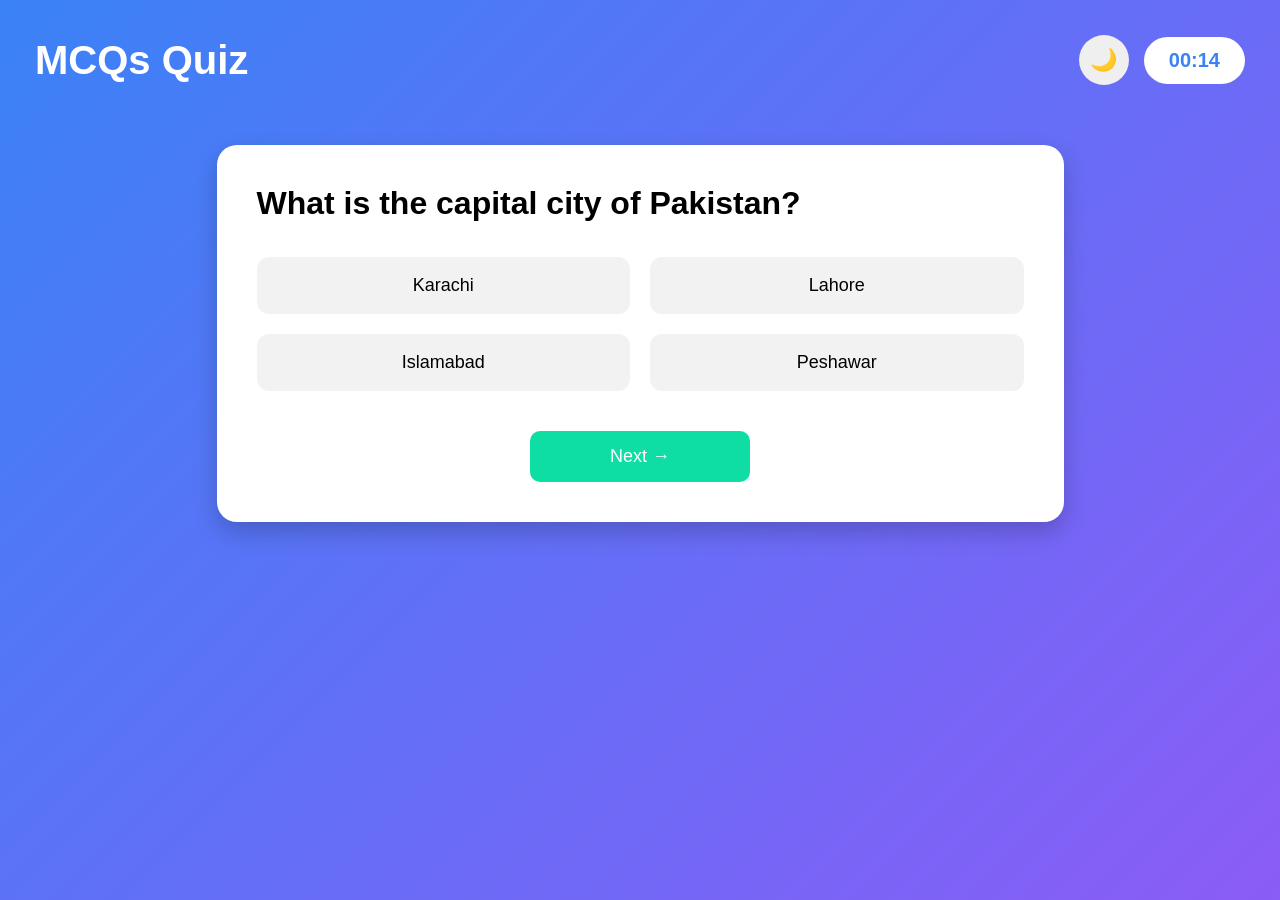
==== index.html @ d1bff864 "first commit" ====
<!DOCTYPE html>
<html lang="en">
<head>
    <meta charset="UTF-8">
    <meta name="viewport" content="width=device-width, initial-scale=1.0">
    <title>MCQ Quiz App</title>

    <link rel="stylesheet" href="style.css">
</head>
<body>

<div class="container">

    <div class="top-bar">

        <h1>MCQs Quiz</h1>

        <div class="right">

            <button id="themeBtn">🌙</button>

            <div id="timer">
                00:15
            </div>

        </div>

    </div>


    <div class="quiz-box">

        <h2 id="question">
            What does HTML stand for?
        </h2>

        <div class="options">

            <button class="option">Option 1</button>
            <button class="option">Option 2</button>
            <button class="option">Option 3</button>
            <button class="option">Option 4</button>

        </div>

        <button id="nextBtn">
            Next →
        </button>

    </div>

</div>

<script src="app.js"></script>

</body>
</html>
---- style.css ----
*{
    margin:0;
    padding:0;
    box-sizing:border-box;
    font-family:Arial, Helvetica, sans-serif;
}

body{

    background:linear-gradient(135deg,#3b82f6,#8b5cf6);
    min-height:100vh;

}

/* ===================== */

.container{

    width:100%;
    padding:35px;

}

/* ===================== */

.top-bar{

    display:flex;
    justify-content:space-between;
    align-items:center;

}

.top-bar h1{

    color:white;
    font-size:40px;

}

.right{

    display:flex;
    align-items:center;
    gap:15px;

}

#timer{

    background:white;
    color:#3b82f6;
    padding:12px 25px;
    border-radius:30px;
    font-size:20px;
    font-weight:bold;

}

#themeBtn{

    width:50px;
    height:50px;
    border:none;
    border-radius:50%;
    cursor:pointer;
    font-size:22px;

}

/* ===================== */

.quiz-box{

    width:70%;
    margin:60px auto;
    background:white;
    border-radius:20px;
    padding:40px;
    box-shadow:0 10px 25px rgba(0,0,0,.2);

}

#question{

    font-size:32px;
    margin-bottom:35px;

}

/* ===================== */

.options{

    display:grid;
    grid-template-columns:1fr 1fr;
    gap:20px;

}

.option{

    padding:18px;
    border:none;
    border-radius:12px;
    background:#f2f2f2;
    cursor:pointer;
    font-size:18px;
    transition:.3s;

}

.option:hover{

    background:#3b82f6;
    color:white;

}

.selected{

    background:#22c55e;
    color:white;

}

/* ===================== */

#nextBtn{

    display:block;
    width:220px;
    margin:40px auto 0;
    padding:15px;
    border:none;
    border-radius:10px;
    background:#0edea3;
    color:white;
    cursor:pointer;
    font-size:18px;
    transition:.3s;

}

#nextBtn:hover{

    background:#27b089;

}
/* ===================== */

.dark{

    background:#111827;

}

.dark .quiz-box{

    background:#1f2937;
    color:white;

}

.dark .option{

    background:#374151;
    color:white;

}

.dark .option:hover{

    background:#2563eb;

}

.dark #timer{

    background:#374151;
    color:white;

}
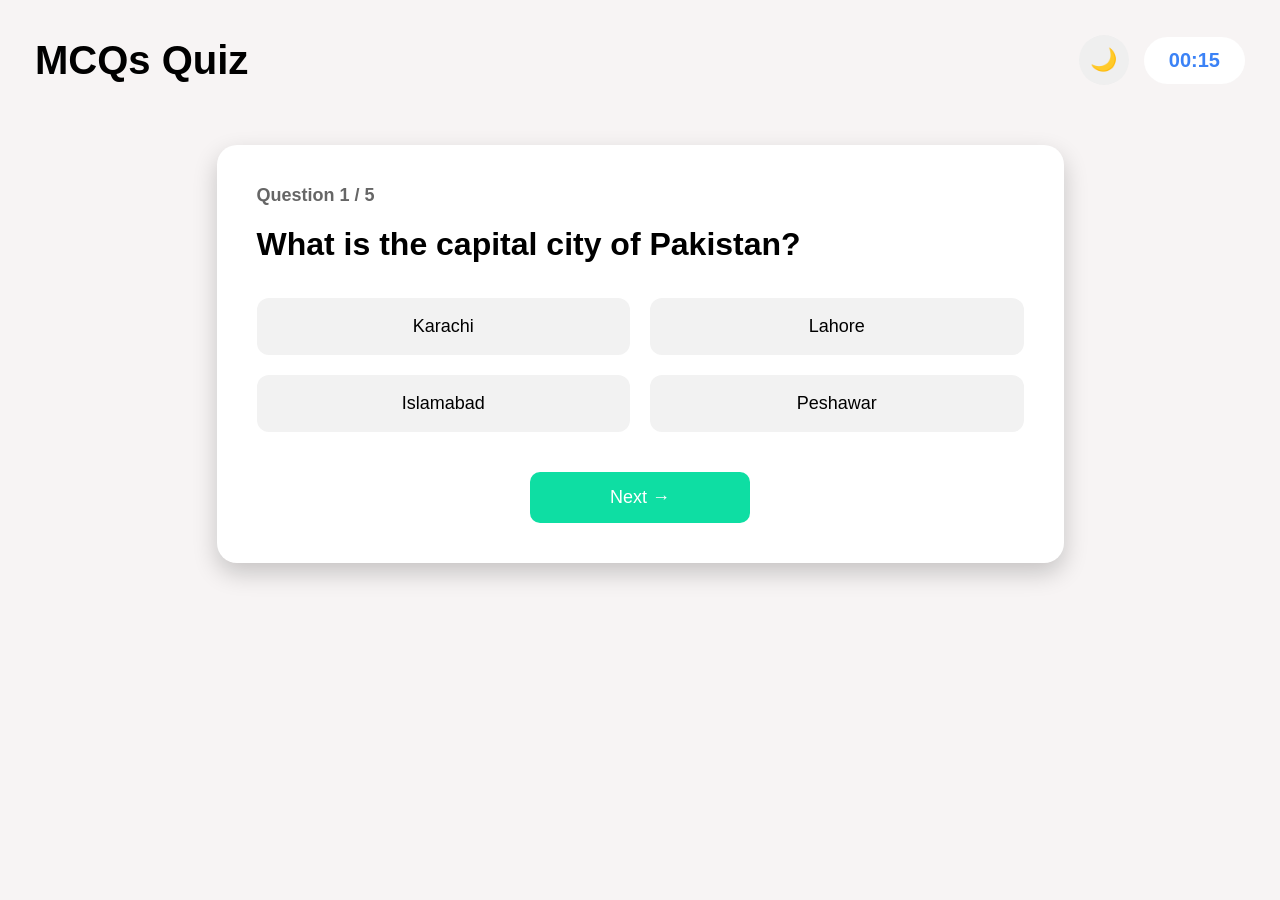
==== commit fdd952ab: "half work completed" ====
--- a/index.html
+++ b/index.html
@@ -1,57 +1,37 @@
-<!DOCTYPE html>
+<!doctype html>
 <html lang="en">
-<head>
-    <meta charset="UTF-8">
-    <meta name="viewport" content="width=device-width, initial-scale=1.0">
+  <head>
+    <meta charset="UTF-8" />
+    <meta name="viewport" content="width=device-width, initial-scale=1.0" />
     <title>MCQ Quiz App</title>
 
-    <link rel="stylesheet" href="style.css">
-</head>
-<body>
+    <link rel="stylesheet" href="style.css" />
+  </head>
+  <body>
+    <div class="container">
+      <div class="top-bar">
+        <h1>MCQs Quiz</h1>
+        <div class="right">
+          <button id="themeBtn">🌙</button>
+          <div id="timer">00:15</div>
+        </div>
+      </div>
 
-<div class="container">
-
-    <div class="top-bar">
-
-        <h1>MCQs Quiz</h1>
-
-        <div class="right">
-
-            <button id="themeBtn">🌙</button>
-
-            <div id="timer">
-                00:15
-            </div>
-
+      <div class="quiz-box">
+        <div id="questionCount"></div>
+        <h2 id="question">
+          <!-- What does HTML stand for? -->
+        </h2>
+        <div class="options" id="choices">
+          <!-- <button class="option">Option 1</button>
+            <button class="option">Option 2</button>
+            <button class="option">Option 3</button>
+            <button class="option">Option 4</button> -->
         </div>
-
+        <button id="nextBtn" onclick="next()">Next →</button>
+      </div>
     </div>
 
-
-    <div class="quiz-box">
-
-        <h2 id="question">
-            What does HTML stand for?
-        </h2>
-
-        <div class="options">
-
-            <button class="option">Option 1</button>
-            <button class="option">Option 2</button>
-            <button class="option">Option 3</button>
-            <button class="option">Option 4</button>
-
-        </div>
-
-        <button id="nextBtn">
-            Next →
-        </button>
-
-    </div>
-
-</div>
-
-<script src="app.js"></script>
-
-</body>
-</html>+    <script src="app.js"></script>
+  </body>
+</html>
--- a/style.css
+++ b/style.css
@@ -1,183 +1,153 @@
-*{
-    margin:0;
-    padding:0;
-    box-sizing:border-box;
-    font-family:Arial, Helvetica, sans-serif;
+* {
+  margin: 0;
+  padding: 0;
+  box-sizing: border-box;
+  font-family: Arial, Helvetica, sans-serif;
 }
 
-body{
-
-    background:linear-gradient(135deg,#3b82f6,#8b5cf6);
-    min-height:100vh;
-
+body {
+  /* background: linear-gradient(135deg, #3b82f6, #8b5cf6); */
+  background: rgb(247, 244, 244);
+  min-height: 100vh;
+  color: #000;
 }
 
 /* ===================== */
 
-.container{
-
-    width:100%;
-    padding:35px;
-
+.container {
+  width: 100%;
+  padding: 35px;
 }
 
 /* ===================== */
 
-.top-bar{
-
-    display:flex;
-    justify-content:space-between;
-    align-items:center;
-
+.top-bar {
+  display: flex;
+  justify-content: space-between;
+  align-items: center;
 }
 
-.top-bar h1{
-
-    color:white;
-    font-size:40px;
-
+.top-bar h1 {
+  color: #000;
+  font-size: 40px;
 }
 
-.right{
-
-    display:flex;
-    align-items:center;
-    gap:15px;
-
+.right {
+  display: flex;
+  align-items: center;
+  gap: 15px;
 }
 
-#timer{
-
-    background:white;
-    color:#3b82f6;
-    padding:12px 25px;
-    border-radius:30px;
-    font-size:20px;
-    font-weight:bold;
-
+#timer {
+  background: white;
+  color: #3b82f6;
+  padding: 12px 25px;
+  border-radius: 30px;
+  font-size: 20px;
+  font-weight: bold;
 }
 
-#themeBtn{
-
-    width:50px;
-    height:50px;
-    border:none;
-    border-radius:50%;
-    cursor:pointer;
-    font-size:22px;
-
+#themeBtn {
+  width: 50px;
+  height: 50px;
+  border: none;
+  border-radius: 50%;
+  cursor: pointer;
+  font-size: 22px;
 }
 
 /* ===================== */
 
-.quiz-box{
-
-    width:70%;
-    margin:60px auto;
-    background:white;
-    border-radius:20px;
-    padding:40px;
-    box-shadow:0 10px 25px rgba(0,0,0,.2);
-
+.quiz-box {
+  width: 70%;
+  margin: 60px auto;
+  background: white;
+  border-radius: 20px;
+  padding: 40px;
+  box-shadow: 0 10px 25px rgba(0, 0, 0, 0.2);
 }
 
-#question{
+#questionCount {
+    font-size: 18px;
+    font-weight: bold;
+    color: #666;
+    margin-bottom: 20px;
+    text-align: left;
+}
 
-    font-size:32px;
-    margin-bottom:35px;
-
+#question {
+  font-size: 32px;
+  margin-bottom: 35px;
 }
 
 /* ===================== */
 
-.options{
-
-    display:grid;
-    grid-template-columns:1fr 1fr;
-    gap:20px;
-
+.options {
+  display: grid;
+  grid-template-columns: 1fr 1fr;
+  gap: 20px;
 }
 
-.option{
-
-    padding:18px;
-    border:none;
-    border-radius:12px;
-    background:#f2f2f2;
-    cursor:pointer;
-    font-size:18px;
-    transition:.3s;
-
+.option {
+  padding: 18px;
+  border: none;
+  border-radius: 12px;
+  background: #f2f2f2;
+  cursor: pointer;
+  font-size: 18px;
+  transition: 0.3s;
 }
 
-.option:hover{
-
-    background:#3b82f6;
-    color:white;
-
+.option:hover {
+  background: #3b82f6;
+  color: white;
 }
 
-.selected{
-
-    background:#22c55e;
-    color:white;
-
+.selected {
+  background: #22c55e;
+  color: white;
 }
 
 /* ===================== */
 
-#nextBtn{
-
-    display:block;
-    width:220px;
-    margin:40px auto 0;
-    padding:15px;
-    border:none;
-    border-radius:10px;
-    background:#0edea3;
-    color:white;
-    cursor:pointer;
-    font-size:18px;
-    transition:.3s;
-
+#nextBtn {
+  display: block;
+  width: 220px;
+  margin: 40px auto 0;
+  padding: 15px;
+  border: none;
+  border-radius: 10px;
+  background: #0edea3;
+  color: white;
+  cursor: pointer;
+  font-size: 18px;
+  transition: 0.3s;
 }
 
-#nextBtn:hover{
-
-    background:#27b089;
-
+#nextBtn:hover {
+  background: #27b089;
 }
 /* ===================== */
 
-.dark{
-
-    background:#111827;
-
+.dark {
+  background: #111827;
 }
 
-.dark .quiz-box{
-
-    background:#1f2937;
-    color:white;
-
+.dark .quiz-box {
+  background: #1f2937;
+  color: white;
 }
 
-.dark .option{
-
-    background:#374151;
-    color:white;
-
+.dark .option {
+  background: #374151;
+  color: white;
 }
 
-.dark .option:hover{
-
-    background:#2563eb;
-
+.dark .option:hover {
+  background: #2563eb;
 }
 
-.dark #timer{
-
-    background:#374151;
-    color:white;
-
-}+.dark #timer {
+  background: #374151;
+  color: white;
+}
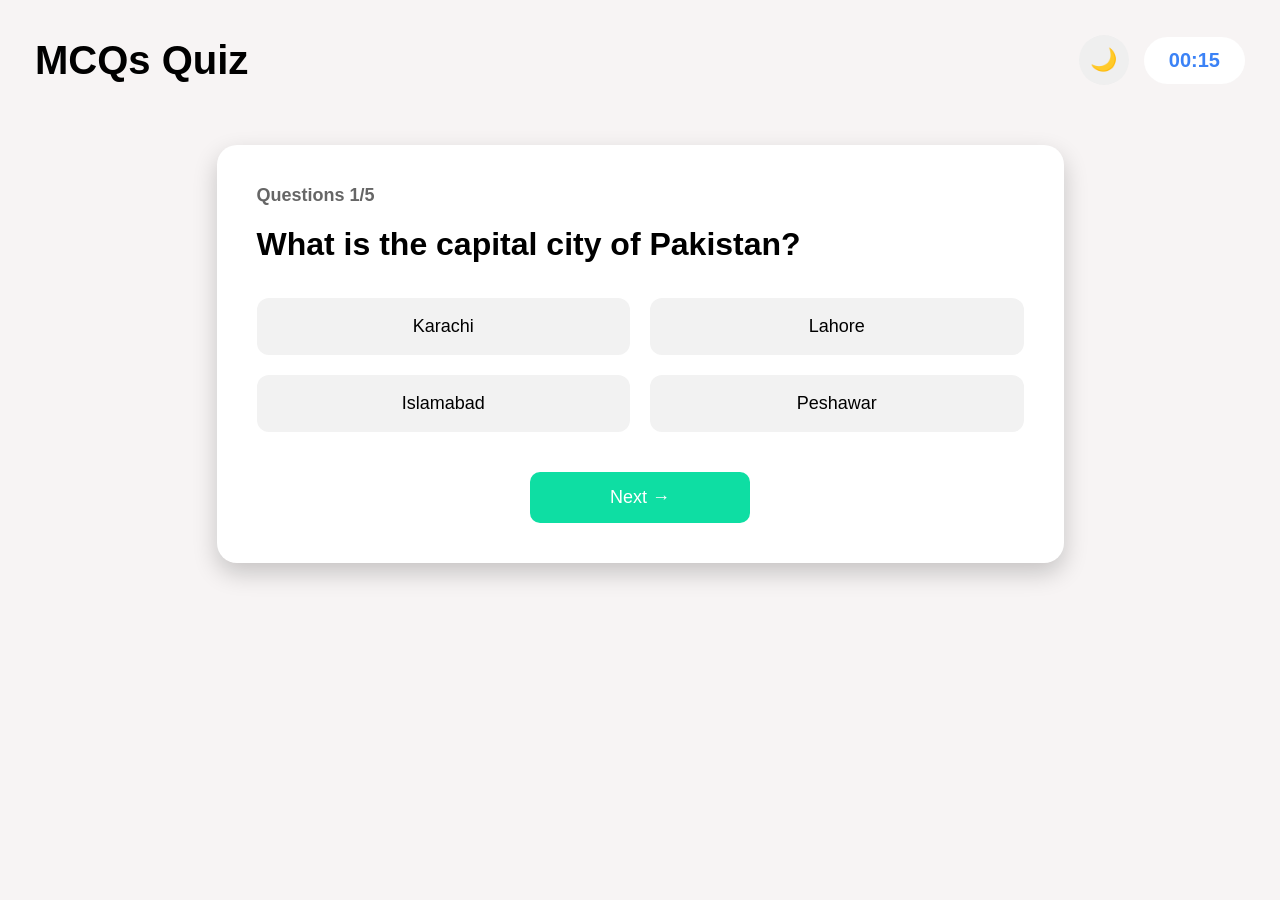
==== commit a55aca75: "Enhance quiz functionality and improve user interaction" ====
--- a/index.html
+++ b/index.html
@@ -4,7 +4,6 @@
     <meta charset="UTF-8" />
     <meta name="viewport" content="width=device-width, initial-scale=1.0" />
     <title>MCQ Quiz App</title>
-
     <link rel="stylesheet" href="style.css" />
   </head>
   <body>
@@ -27,6 +26,7 @@
             <button class="option">Option 2</button>
             <button class="option">Option 3</button>
             <button class="option">Option 4</button> -->
+          
         </div>
         <button id="nextBtn" onclick="next()">Next →</button>
       </div>
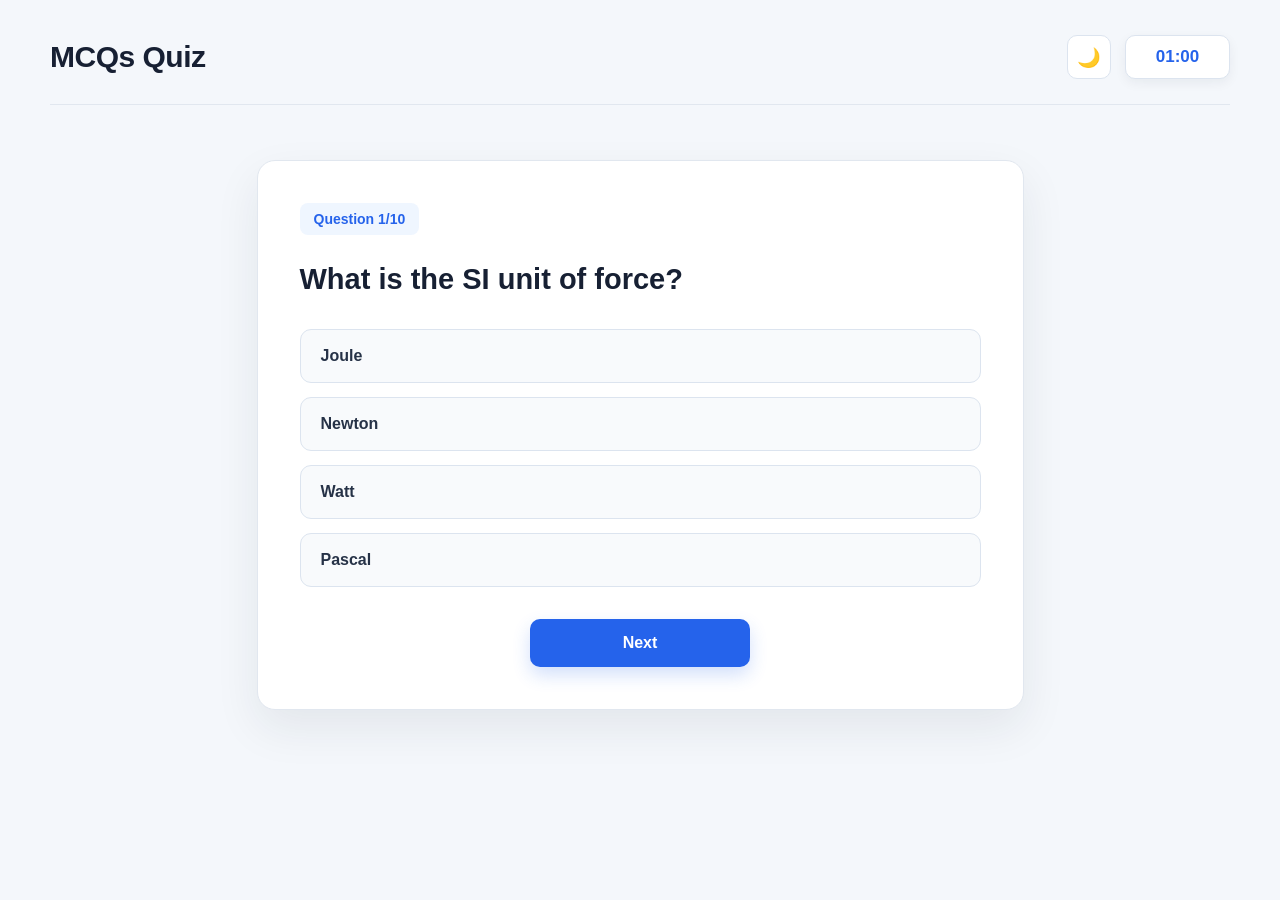
==== commit 62aabe58: "half completed the app" ====
--- a/index.html
+++ b/index.html
@@ -3,35 +3,43 @@
   <head>
     <meta charset="UTF-8" />
     <meta name="viewport" content="width=device-width, initial-scale=1.0" />
+
     <title>MCQ Quiz App</title>
+
     <link rel="stylesheet" href="style.css" />
   </head>
+
   <body>
     <div class="container">
+      <!-- ================= TOP BAR ================= -->
       <div class="top-bar">
         <h1>MCQs Quiz</h1>
+
         <div class="right">
+          <!-- Theme Change Button -->
           <button id="themeBtn">🌙</button>
-          <div id="timer">00:15</div>
+
+          <!-- Quiz Timer -->
+          <div id="timer">01:00</div>
         </div>
       </div>
 
+      <!-- ================= QUIZ BOX ================= -->
       <div class="quiz-box">
+        <!-- Question Counter -->
         <div id="questionCount"></div>
-        <h2 id="question">
-          <!-- What does HTML stand for? -->
-        </h2>
-        <div class="options" id="choices">
-          <!-- <button class="option">Option 1</button>
-            <button class="option">Option 2</button>
-            <button class="option">Option 3</button>
-            <button class="option">Option 4</button> -->
-          
-        </div>
-        <button id="nextBtn" onclick="next()">Next →</button>
+
+        <!-- Question -->
+        <h2 id="question"></h2>
+
+        <!-- Options will be created using JavaScript -->
+        <div class="options" id="options"></div>
+        <!-- Next Button -->
+        <button id="nextBtn" onclick="next()">Next</button>
       </div>
     </div>
 
+    <!-- JavaScript File -->
     <script src="app.js"></script>
   </body>
 </html>
--- a/style.css
+++ b/style.css
@@ -1,153 +1,900 @@
+/* =====================================================
+   GLOBAL RESET
+===================================================== */
+
 * {
   margin: 0;
   padding: 0;
   box-sizing: border-box;
-  font-family: Arial, Helvetica, sans-serif;
+  font-family: "Inter", "Segoe UI", Arial, Helvetica, sans-serif;
 }
 
 body {
-  /* background: linear-gradient(135deg, #3b82f6, #8b5cf6); */
-  background: rgb(247, 244, 244);
   min-height: 100vh;
-  color: #000;
-}
-
-/* ===================== */
+  background: #f4f7fb;
+  color: #172033;
+}
+
+
+/* =====================================================
+   QUIZ PAGE
+===================================================== */
 
 .container {
   width: 100%;
-  padding: 35px;
-}
-
-/* ===================== */
+  min-height: 100vh;
+  padding: 35px 50px;
+}
+
+
+/* =====================================================
+   TOP BAR
+===================================================== */
 
 .top-bar {
   display: flex;
   justify-content: space-between;
   align-items: center;
+  padding-bottom: 25px;
+  border-bottom: 1px solid #e1e7ef;
 }
 
 .top-bar h1 {
-  color: #000;
-  font-size: 40px;
-}
+  color: #172033;
+  font-size: 30px;
+  font-weight: 750;
+  letter-spacing: -0.5px;
+}
+
+
+/* =====================================================
+   RIGHT SIDE
+===================================================== */
 
 .right {
   display: flex;
   align-items: center;
-  gap: 15px;
-}
+  gap: 14px;
+}
+
+
+/* =====================================================
+   TIMER
+===================================================== */
 
 #timer {
-  background: white;
-  color: #3b82f6;
-  padding: 12px 25px;
-  border-radius: 30px;
-  font-size: 20px;
-  font-weight: bold;
-}
+  min-width: 105px;
+  text-align: center;
+
+  background: #ffffff;
+  color: #2563eb;
+
+  padding: 11px 18px;
+
+  border: 1px solid #dce4ef;
+  border-radius: 10px;
+
+  font-size: 17px;
+  font-weight: 700;
+
+  box-shadow: 0 4px 12px rgba(23, 32, 51, 0.06);
+}
+
+
+/* =====================================================
+   THEME BUTTON
+===================================================== */
 
 #themeBtn {
-  width: 50px;
-  height: 50px;
-  border: none;
-  border-radius: 50%;
+  width: 44px;
+  height: 44px;
+
+  border: 1px solid #dce4ef;
+  border-radius: 10px;
+
+  background: #ffffff;
+  color: #172033;
+
   cursor: pointer;
-  font-size: 22px;
-}
-
-/* ===================== */
+  font-size: 19px;
+
+  transition: all 0.25s ease;
+}
+
+#themeBtn:hover {
+  background: #2563eb;
+  color: #ffffff;
+  border-color: #2563eb;
+
+  transform: translateY(-2px);
+}
+
+
+/* =====================================================
+   QUIZ BOX
+===================================================== */
 
 .quiz-box {
-  width: 70%;
-  margin: 60px auto;
-  background: white;
-  border-radius: 20px;
-  padding: 40px;
-  box-shadow: 0 10px 25px rgba(0, 0, 0, 0.2);
-}
+  width: 65%;
+  max-width: 850px;
+
+  margin: 55px auto;
+
+  background: #ffffff;
+
+  border: 1px solid #e1e7ef;
+  border-radius: 18px;
+
+  padding: 42px;
+
+  box-shadow: 0 18px 45px rgba(23, 32, 51, 0.08);
+}
+
+
+/* =====================================================
+   QUESTION COUNTER
+===================================================== */
 
 #questionCount {
-    font-size: 18px;
-    font-weight: bold;
-    color: #666;
-    margin-bottom: 20px;
-    text-align: left;
-}
+  display: inline-block;
+
+  font-size: 14px;
+  font-weight: 700;
+
+  color: #2563eb;
+
+  background: #eff6ff;
+
+  padding: 8px 14px;
+
+  border-radius: 8px;
+
+  margin-bottom: 25px;
+}
+
+
+/* =====================================================
+   QUESTION
+===================================================== */
 
 #question {
-  font-size: 32px;
-  margin-bottom: 35px;
-}
-
-/* ===================== */
+  font-size: 29px;
+  line-height: 1.35;
+
+  font-weight: 700;
+
+  color: #172033;
+
+  margin-bottom: 30px;
+}
+
+
+/* =====================================================
+   OPTIONS
+===================================================== */
 
 .options {
-  display: grid;
-  grid-template-columns: 1fr 1fr;
-  gap: 20px;
-}
+  display: flex;
+  flex-direction: column;
+
+  gap: 14px;
+}
+
+
+/* =====================================================
+   EACH OPTION
+===================================================== */
 
 .option {
-  padding: 18px;
-  border: none;
-  border-radius: 12px;
-  background: #f2f2f2;
+  width: 100%;
+
+  padding: 17px 20px;
+
+  border: 1px solid #dce4ef;
+  border-radius: 11px;
+
+  background: #f8fafc;
+  color: #263247;
+
   cursor: pointer;
-  font-size: 18px;
-  transition: 0.3s;
-}
+
+  font-size: 16px;
+  font-weight: 600;
+
+  text-align: left;
+
+  transition:
+    background 0.2s ease,
+    color 0.2s ease,
+    border 0.2s ease,
+    transform 0.2s ease,
+    box-shadow 0.2s ease;
+}
+
+
+/* =====================================================
+   OPTION HOVER
+===================================================== */
 
 .option:hover {
-  background: #3b82f6;
-  color: white;
-}
+  background: #eff6ff;
+
+  border-color: #3b82f6;
+
+  color: #1d4ed8;
+
+  transform: translateX(4px);
+
+  box-shadow: 0 5px 14px rgba(37, 99, 235, 0.08);
+}
+
+
+/* =====================================================
+   SELECTED OPTION
+===================================================== */
 
 .selected {
-  background: #22c55e;
-  color: white;
-}
-
-/* ===================== */
+  background: #2563eb;
+  color: #ffffff;
+
+  border-color: #2563eb;
+
+  box-shadow: 0 7px 18px rgba(37, 99, 235, 0.22);
+}
+
+
+/* =====================================================
+   SELECTED OPTION HOVER
+===================================================== */
+
+.selected:hover {
+  background: #1d4ed8;
+  color: #ffffff;
+
+  border-color: #1d4ed8;
+}
+
+
+/* =====================================================
+   NEXT BUTTON
+===================================================== */
 
 #nextBtn {
   display: block;
+
   width: 220px;
-  margin: 40px auto 0;
-  padding: 15px;
+
+  margin: 32px auto 0;
+
+  padding: 15px 20px;
+
   border: none;
   border-radius: 10px;
-  background: #0edea3;
-  color: white;
+
+  background: #2563eb;
+  color: #ffffff;
+
   cursor: pointer;
-  font-size: 18px;
-  transition: 0.3s;
+
+  font-size: 16px;
+  font-weight: 700;
+
+  transition: all 0.25s ease;
+
+  box-shadow: 0 8px 18px rgba(37, 99, 235, 0.20);
 }
 
 #nextBtn:hover {
-  background: #27b089;
-}
-/* ===================== */
+  background: #1d4ed8;
+
+  transform: translateY(-2px);
+
+  box-shadow: 0 12px 22px rgba(37, 99, 235, 0.25);
+}
+
+#nextBtn:active {
+  transform: translateY(0);
+}
+
+
+/* =====================================================
+   DARK MODE
+===================================================== */
 
 .dark {
+  background: #0b1220;
+  color: #ffffff;
+}
+
+.dark .top-bar {
+  border-color: #1e293b;
+}
+
+.dark .top-bar h1 {
+  color: #ffffff;
+}
+
+.dark .quiz-box {
   background: #111827;
-}
-
-.dark .quiz-box {
-  background: #1f2937;
-  color: white;
+
+  border-color: #1e293b;
+
+  box-shadow: 0 18px 45px rgba(0, 0, 0, 0.25);
+}
+
+.dark #question {
+  color: #ffffff;
+}
+
+.dark #questionCount {
+  background: #172554;
+  color: #60a5fa;
 }
 
 .dark .option {
-  background: #374151;
-  color: white;
+  background: #1e293b;
+  color: #e5e7eb;
+
+  border-color: #334155;
 }
 
 .dark .option:hover {
+  background: #172554;
+
+  border-color: #3b82f6;
+
+  color: #93c5fd;
+}
+
+.dark .selected {
   background: #2563eb;
+  color: #ffffff;
+
+  border-color: #2563eb;
 }
 
 .dark #timer {
-  background: #374151;
-  color: white;
-}
+  background: #111827;
+  color: #60a5fa;
+
+  border-color: #334155;
+}
+
+.dark #themeBtn {
+  background: #111827;
+  color: #ffffff;
+
+  border-color: #334155;
+}
+
+
+/* =====================================================
+   RESULT PAGES
+===================================================== */
+
+.result-body {
+  display: flex;
+
+  align-items: center;
+  justify-content: center;
+
+  min-height: 100vh;
+
+  padding: 32px 16px;
+}
+
+
+/* =====================================================
+   RESULT SHEET
+===================================================== */
+
+.sheet {
+  position: relative;
+
+  width: 100%;
+  max-width: 500px;
+
+  background: #ffffff;
+
+  border: 1px solid #dce4ef;
+
+  border-radius: 18px;
+
+  padding: 45px 38px 40px;
+
+  box-shadow: 0 20px 50px rgba(23, 32, 51, 0.10);
+}
+
+
+/* =====================================================
+   TOP / BOTTOM LINES
+===================================================== */
+
+.sheet__rule {
+  position: absolute;
+
+  left: 38px;
+  right: 38px;
+
+  height: 1px;
+
+  background: #dce4ef;
+
+  opacity: 1;
+}
+
+.sheet__rule--top {
+  top: 22px;
+}
+
+.sheet__rule--bottom {
+  bottom: 22px;
+}
+
+
+/* =====================================================
+   RESULT HEADER
+===================================================== */
+
+.sheet-header {
+  padding-top: 12px;
+
+  text-align: center;
+}
+
+
+/* =====================================================
+   SMALL HEADING
+===================================================== */
+
+.eyebrow {
+  display: block;
+
+  font-size: 11px;
+
+  font-weight: 700;
+
+  letter-spacing: 0.16em;
+
+  text-transform: uppercase;
+
+  color: #64748b;
+
+  margin-bottom: 20px;
+}
+
+
+/* =====================================================
+   PASS / FAIL STAMP
+===================================================== */
+
+.stamp {
+  display: inline-block;
+
+  font-size: 30px;
+
+  font-weight: 800;
+
+  letter-spacing: 0.04em;
+
+  text-transform: uppercase;
+
+  border: 2px solid;
+
+  border-radius: 10px;
+
+  padding: 9px 24px 11px;
+
+  margin: 4px 0 30px;
+}
+
+
+/* =====================================================
+   PASS
+===================================================== */
+
+.stamp--pass {
+  color: #15803d;
+
+  border-color: #22c55e;
+
+  background: #f0fdf4;
+
+  transform: none;
+}
+
+
+/* =====================================================
+   FAIL
+===================================================== */
+
+.stamp--fail {
+  color: #c2410c;
+
+  border-color: #f97316;
+
+  background: #fff7ed;
+
+  transform: none;
+}
+
+
+/* =====================================================
+   SCORE
+===================================================== */
+
+.score-block {
+  display: flex;
+
+  align-items: center;
+
+  gap: 30px;
+
+  padding: 5px 5px 10px;
+}
+
+
+/* =====================================================
+   SCORE CIRCLE
+===================================================== */
+
+.score-ring {
+  --size: 135px;
+
+  width: var(--size);
+  height: var(--size);
+
+  border-radius: 50%;
+
+  background:
+    conic-gradient(
+      var(--accent) calc(var(--pct) * 1%),
+      var(--ring-track) 0
+    );
+
+  display: flex;
+
+  align-items: center;
+  justify-content: center;
+
+  flex-shrink: 0;
+
+  position: relative;
+}
+
+
+/* =====================================================
+   INNER CIRCLE
+===================================================== */
+
+.score-ring__inner {
+  width: calc(var(--size) - 18px);
+  height: calc(var(--size) - 18px);
+
+  border-radius: 50%;
+
+  background: #ffffff;
+
+  display: flex;
+
+  flex-direction: column;
+
+  align-items: center;
+  justify-content: center;
+}
+
+
+/* =====================================================
+   PERCENTAGE
+===================================================== */
+
+.score-value {
+  font-weight: 800;
+
+  font-size: 30px;
+
+  color: var(--accent-dark);
+}
+
+
+/* =====================================================
+   PERCENTAGE UNIT
+===================================================== */
+
+.score-unit {
+  font-size: 15px;
+  font-weight: 700;
+}
+
+
+/* =====================================================
+   SCORE LABEL
+===================================================== */
+
+.score-label {
+  font-size: 10px;
+
+  font-weight: 700;
+
+  letter-spacing: 0.12em;
+
+  text-transform: uppercase;
+
+  color: #64748b;
+
+  margin-top: 5px;
+}
+
+
+/* =====================================================
+   RESULT STATISTICS
+===================================================== */
+
+.stat-list {
+  flex: 1;
+
+  margin: 0;
+
+  display: flex;
+
+  flex-direction: column;
+
+  gap: 12px;
+}
+
+
+/* =====================================================
+   STAT
+===================================================== */
+
+.stat {
+  display: flex;
+
+  align-items: baseline;
+
+  justify-content: space-between;
+
+  border-bottom: 1px dashed #dbe3ec;
+
+  padding-bottom: 9px;
+}
+
+
+/* =====================================================
+   STAT LABEL
+===================================================== */
+
+.stat dt {
+  font-size: 13px;
+
+  color: #64748b;
+
+  font-weight: 600;
+}
+
+
+/* =====================================================
+   STAT VALUE
+===================================================== */
+
+.stat dd {
+  margin: 0;
+
+  font-weight: 750;
+
+  font-size: 15px;
+
+  color: #172033;
+}
+
+
+/* =====================================================
+   RESULT BUTTONS
+===================================================== */
+
+.actions {
+  margin-top: 25px;
+
+  display: flex;
+
+  gap: 12px;
+}
+
+
+/* =====================================================
+   BUTTON
+===================================================== */
+
+.btn {
+  flex: 1;
+
+  font-size: 14px;
+
+  font-weight: 700;
+
+  padding: 14px 16px;
+
+  border-radius: 10px;
+
+  cursor: pointer;
+
+  border: 1px solid transparent;
+
+  transition: all 0.25s ease;
+}
+
+
+/* =====================================================
+   PRIMARY BUTTON
+===================================================== */
+
+.btn--primary {
+  background: #2563eb;
+
+  color: #ffffff;
+
+  box-shadow: 0 7px 16px rgba(37, 99, 235, 0.18);
+}
+
+.btn--primary:hover {
+  background: #1d4ed8;
+
+  transform: translateY(-2px);
+
+  box-shadow: 0 10px 20px rgba(37, 99, 235, 0.25);
+}
+
+
+/* =====================================================
+   SECONDARY BUTTON
+===================================================== */
+
+.btn--secondary {
+  background: #ffffff;
+
+  color: #2563eb;
+
+  border-color: #2563eb;
+}
+
+.btn--secondary:hover {
+  background: #eff6ff;
+}
+
+
+/* =====================================================
+   PASS RESULT COLORS
+===================================================== */
+
+.pass-page {
+  --accent: #16a34a;
+  --accent-dark: #15803d;
+  --ring-track: #dcfce7;
+
+  background: #f0fdf4;
+}
+
+
+/* =====================================================
+   FAIL RESULT COLORS
+===================================================== */
+
+.fail-page {
+  --accent: #ea580c;
+  --accent-dark: #c2410c;
+  --ring-track: #ffedd5;
+
+  background: #fff7ed;
+}
+
+
+/* =====================================================
+   MOBILE
+===================================================== */
+
+@media (max-width: 900px) {
+  .quiz-box {
+    width: 80%;
+  }
+}
+
+
+@media (max-width: 600px) {
+
+  .container {
+    padding: 22px 18px;
+  }
+
+
+  .top-bar {
+    padding-bottom: 20px;
+  }
+
+
+  .top-bar h1 {
+    font-size: 24px;
+  }
+
+
+  .right {
+    gap: 8px;
+  }
+
+
+  #themeBtn {
+    width: 42px;
+    height: 42px;
+  }
+
+
+  #timer {
+    min-width: 90px;
+
+    padding: 10px 12px;
+
+    font-size: 15px;
+  }
+
+
+  .quiz-box {
+    width: 100%;
+
+    margin: 35px auto;
+
+    padding: 25px 20px;
+
+    border-radius: 15px;
+  }
+
+
+  #question {
+    font-size: 23px;
+
+    margin-bottom: 25px;
+  }
+
+
+  .options {
+    gap: 12px;
+  }
+
+
+  .option {
+    padding: 15px;
+
+    font-size: 15px;
+  }
+
+
+  #nextBtn {
+    width: 100%;
+
+    margin-top: 25px;
+  }
+
+
+  .sheet {
+    padding: 42px 22px 38px;
+
+    border-radius: 15px;
+  }
+
+
+  .score-block {
+    flex-direction: column;
+
+    text-align: center;
+
+    gap: 25px;
+  }
+
+
+  .stat-list {
+    width: 100%;
+  }
+
+
+  .actions {
+    flex-direction: column;
+  }
+}
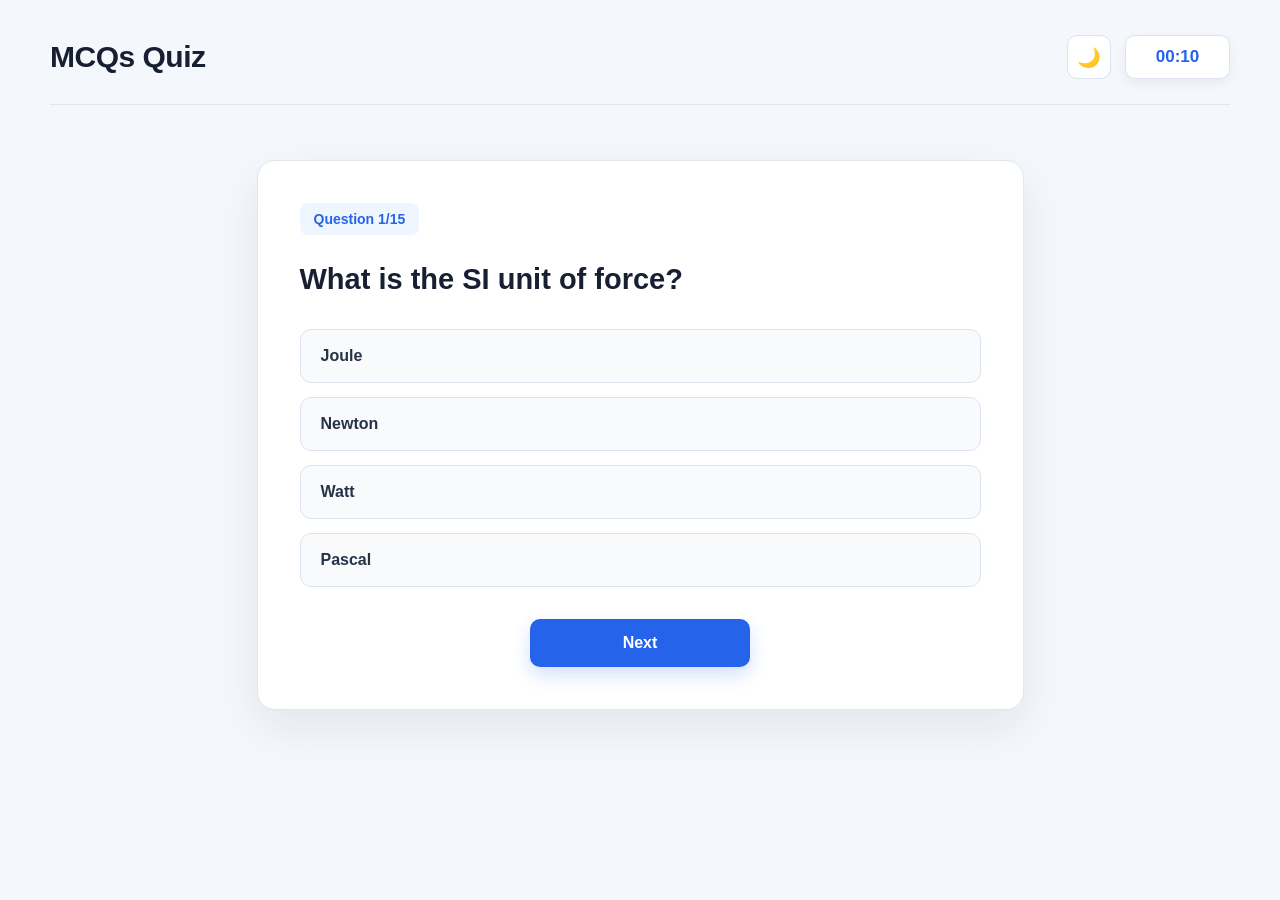
==== commit af3ad481: "add timer" ====
--- a/index.html
+++ b/index.html
@@ -17,7 +17,7 @@
 
         <div class="right">
           <!-- Theme Change Button -->
-          <button id="themeBtn">🌙</button>
+          <button id="themeBtn" >🌙</button>
 
           <!-- Quiz Timer -->
           <div id="timer">01:00</div>
